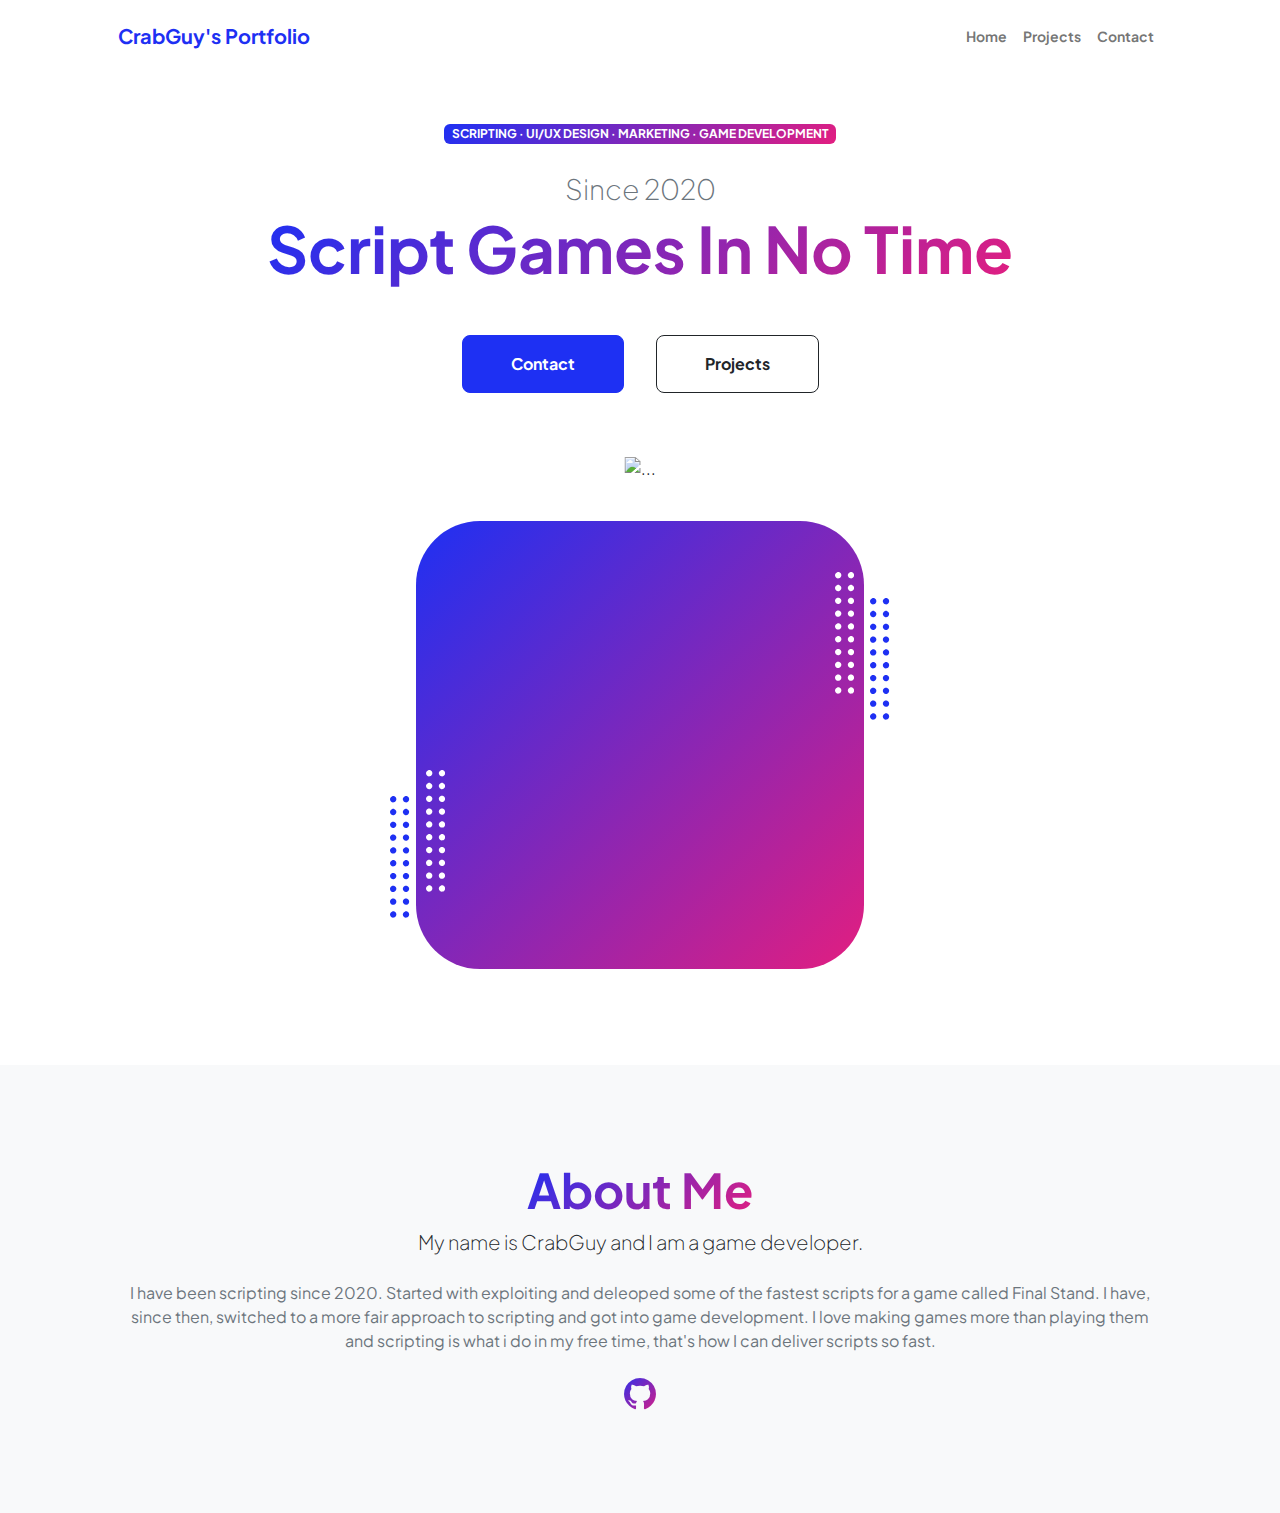
==== index.html @ c5aafb59 "first commit" ====
<!DOCTYPE html>
<html lang="en">
    <head>
        <meta charset="utf-8" />
        <meta name="viewport" content="width=device-width, initial-scale=1, shrink-to-fit=no" />
        <meta name="description" content="" />
        <meta name="author" content="" />
        <title>Portfolio</title>
        <!-- Favicon-->
        <link rel="icon" type="image/x-icon" href="assets/LogoHD.ico" />
        <!-- Custom Google font-->
        <link rel="preconnect" href="https://fonts.googleapis.com" />
        <link rel="preconnect" href="https://fonts.gstatic.com" crossorigin />
        <link href="https://fonts.googleapis.com/css2?family=Plus+Jakarta+Sans:wght@100;200;300;400;500;600;700;800;900&amp;display=swap" rel="stylesheet" />
        <!-- Bootstrap icons-->
        <link href="https://cdn.jsdelivr.net/npm/bootstrap-icons@1.8.1/font/bootstrap-icons.css" rel="stylesheet" />
        <!-- Core theme CSS (includes Bootstrap)-->
        <link href="css/styles.css" rel="stylesheet" />
    </head>
    <body class="d-flex flex-column h-100">
        <main class="flex-shrink-0">
            <!-- Navigation-->
            <nav class="navbar navbar-expand-lg navbar-light bg-white py-3">
                <div class="container px-5">
                    <a class="navbar-brand" href="index.html"><span class="fw-bolder text-primary">CrabGuy's Portfolio</span></a>
                    <button class="navbar-toggler" type="button" data-bs-toggle="collapse" data-bs-target="#navbarSupportedContent" aria-controls="navbarSupportedContent" aria-expanded="false" aria-label="Toggle navigation"><span class="navbar-toggler-icon"></span></button>
                    <div class="collapse navbar-collapse" id="navbarSupportedContent">
                        <ul class="navbar-nav ms-auto mb-2 mb-lg-0 small fw-bolder">
                            <li class="nav-item"><a class="nav-link" href="index.html">Home</a></li>
                            <li class="nav-item"><a class="nav-link" href="projects.html">Projects</a></li>
                            <li class="nav-item"><a class="nav-link" href="contact.html">Contact</a></li>
                        </ul>
                    </div>
                </div>
            </nav>
            <!-- Header-->
            <header class="py-5">
                <div class="container px-5 pb-5">
                    <div class="row gx-5 align-items-center">
                        <div class="col-xxl-5">
                            <!-- Header text content-->
                            <div class="text-center text-xxl-start">
                                <div class="badge bg-gradient-primary-to-secondary text-white mb-4"><div class="text-uppercase">Scripting &middot; Ui/Ux Design &middot; Marketing &middot; Game Development</div></div>
                                <div class="fs-3 fw-light text-muted">Since 2020</div>
                                <h1 class="display-3 fw-bolder mb-5"><span class="text-gradient d-inline">Script Games In No Time</span></h1>
                                <div class="d-grid gap-3 d-sm-flex justify-content-sm-center justify-content-xxl-start mb-3">
                                    <a class="btn btn-primary btn-lg px-5 py-3 me-sm-3 fs-6 fw-bolder" href="contact.html">Contact</a>
                                    <a class="btn btn-outline-dark btn-lg px-5 py-3 fs-6 fw-bolder" href="projects.html">Projects</a>
                                </div>
                            </div>
                        </div>
                        <div class="col-xxl-7">
                            <!-- Header profile picture-->
                            <div class="d-flex justify-content-center mt-5 mt-xxl-0">
                                <div class="profile bg-gradient-primary-to-secondary">
                                    <!-- TIP: For best results, use a photo with a transparent background like the demo example below-->
                                    <!-- Watch a tutorial on how to do this on YouTube (link)-->
                                    <img class="profile-img" src="assets/profile.png" alt="..." />
                                    <div class="dots-1">
                                        <!-- SVG Dots-->
                                        <svg version="1.1" xmlns="http://www.w3.org/2000/svg" xmlns:xlink="http://www.w3.org/1999/xlink" x="0px" y="0px" viewBox="0 0 191.6 1215.4" style="enable-background: new 0 0 191.6 1215.4" xml:space="preserve">
                                            <g transform="translate(0.000000,1280.000000) scale(0.100000,-0.100000)">
                                                <path d="M227.7,12788.6c-105-35-200-141-222-248c-43-206,163-412,369-369c155,32,275,190,260,339c-11,105-90,213-190,262        C383.7,12801.6,289.7,12808.6,227.7,12788.6z"></path>
                                                <path d="M1507.7,12788.6c-151-50-253-216-222-362c25-119,136-230,254-255c194-41,395,142,375,339c-11,105-90,213-190,262        C1663.7,12801.6,1569.7,12808.6,1507.7,12788.6z"></path>
                                                <path d="M227.7,11508.6c-105-35-200-141-222-248c-43-206,163-412,369-369c155,32,275,190,260,339c-11,105-90,213-190,262        C383.7,11521.6,289.7,11528.6,227.7,11508.6z"></path>
                                                <path d="M1507.7,11508.6c-151-50-253-216-222-362c25-119,136-230,254-255c194-41,395,142,375,339c-11,105-90,213-190,262        C1663.7,11521.6,1569.7,11528.6,1507.7,11508.6z"></path>
                                                <path d="M227.7,10228.6c-105-35-200-141-222-248c-43-206,163-412,369-369c155,32,275,190,260,339c-11,105-90,213-190,262        C383.7,10241.6,289.7,10248.6,227.7,10228.6z"></path>
                                                <path d="M1507.7,10228.6c-105-35-200-141-222-248c-43-206,163-412,369-369c155,32,275,190,260,339c-11,105-90,213-190,262        C1663.7,10241.6,1569.7,10248.6,1507.7,10228.6z"></path>
                                                <path d="M227.7,8948.6c-105-35-200-141-222-248c-43-206,163-412,369-369c155,32,275,190,260,339c-11,105-90,213-190,262        C383.7,8961.6,289.7,8968.6,227.7,8948.6z"></path>
                                                <path d="M1507.7,8948.6c-105-35-200-141-222-248c-43-206,163-412,369-369c155,32,275,190,260,339c-11,105-90,213-190,262        C1663.7,8961.6,1569.7,8968.6,1507.7,8948.6z"></path>
                                                <path d="M227.7,7668.6c-105-35-200-141-222-248c-43-206,163-412,369-369c155,32,275,190,260,339c-11,105-90,213-190,262        C383.7,7681.6,289.7,7688.6,227.7,7668.6z"></path>
                                                <path d="M1507.7,7668.6c-105-35-200-141-222-248c-43-206,163-412,369-369c155,32,275,190,260,339c-11,105-90,213-190,262        C1663.7,7681.6,1569.7,7688.6,1507.7,7668.6z"></path>
                                                <path d="M227.7,6388.6c-105-35-200-141-222-248c-43-206,163-412,369-369c155,32,275,190,260,339c-11,105-90,213-190,262        C383.7,6401.6,289.7,6408.6,227.7,6388.6z"></path>
                                                <path d="M1507.7,6388.6c-105-35-200-141-222-248c-43-206,163-412,369-369c155,32,275,190,260,339c-11,105-90,213-190,262        C1663.7,6401.6,1569.7,6408.6,1507.7,6388.6z"></path>
                                                <path d="M227.7,5108.6c-105-35-200-141-222-248c-43-206,163-412,369-369c155,32,275,190,260,339c-11,105-90,213-190,262        C383.7,5121.6,289.7,5128.6,227.7,5108.6z"></path>
                                                <path d="M1507.7,5108.6c-105-35-200-141-222-248c-43-206,163-412,369-369c155,32,275,190,260,339c-11,105-90,213-190,262        C1663.7,5121.6,1569.7,5128.6,1507.7,5108.6z"></path>
                                                <path d="M227.7,3828.6c-105-35-200-141-222-248c-43-206,163-412,369-369c155,32,275,190,260,339c-11,105-90,213-190,262        C383.7,3841.6,289.7,3848.6,227.7,3828.6z"></path>
                                                <path d="M1507.7,3828.6c-105-35-200-141-222-248c-43-206,163-412,369-369c155,32,275,190,260,339c-11,105-90,213-190,262        C1663.7,3841.6,1569.7,3848.6,1507.7,3828.6z"></path>
                                                <path d="M227.7,2548.6c-105-35-200-141-222-248c-43-206,163-412,369-369c155,32,275,190,260,339c-11,105-90,213-190,262        C383.7,2561.6,289.7,2568.6,227.7,2548.6z"></path>
                                                <path d="M1507.7,2548.6c-105-35-200-141-222-248c-43-206,163-412,369-369c155,32,275,190,260,339c-11,105-90,213-190,262        C1663.7,2561.6,1569.7,2568.6,1507.7,2548.6z"></path>
                                                <path d="M227.7,1268.6c-105-35-200-141-222-248c-43-206,163-412,369-369c155,32,275,190,260,339c-11,105-90,213-190,262        C383.7,1281.6,289.7,1288.6,227.7,1268.6z"></path>
                                                <path d="M1507.7,1268.6c-105-35-200-141-222-248c-43-206,163-412,369-369c155,32,275,190,260,339c-11,105-90,213-190,262        C1663.7,1281.6,1569.7,1288.6,1507.7,1268.6z"></path>
                                            </g>
                                        </svg>
                                        <!-- END of SVG dots-->
                                    </div>
                                    <div class="dots-2">
                                        <!-- SVG Dots-->
                                        <svg version="1.1" xmlns="http://www.w3.org/2000/svg" xmlns:xlink="http://www.w3.org/1999/xlink" x="0px" y="0px" viewBox="0 0 191.6 1215.4" style="enable-background: new 0 0 191.6 1215.4" xml:space="preserve">
                                            <g transform="translate(0.000000,1280.000000) scale(0.100000,-0.100000)">
                                                <path d="M227.7,12788.6c-105-35-200-141-222-248c-43-206,163-412,369-369c155,32,275,190,260,339c-11,105-90,213-190,262        C383.7,12801.6,289.7,12808.6,227.7,12788.6z"></path>
                                                <path d="M1507.7,12788.6c-151-50-253-216-222-362c25-119,136-230,254-255c194-41,395,142,375,339c-11,105-90,213-190,262        C1663.7,12801.6,1569.7,12808.6,1507.7,12788.6z"></path>
                                                <path d="M227.7,11508.6c-105-35-200-141-222-248c-43-206,163-412,369-369c155,32,275,190,260,339c-11,105-90,213-190,262        C383.7,11521.6,289.7,11528.6,227.7,11508.6z"></path>
                                                <path d="M1507.7,11508.6c-151-50-253-216-222-362c25-119,136-230,254-255c194-41,395,142,375,339c-11,105-90,213-190,262        C1663.7,11521.6,1569.7,11528.6,1507.7,11508.6z"></path>
                                                <path d="M227.7,10228.6c-105-35-200-141-222-248c-43-206,163-412,369-369c155,32,275,190,260,339c-11,105-90,213-190,262        C383.7,10241.6,289.7,10248.6,227.7,10228.6z"></path>
                                                <path d="M1507.7,10228.6c-105-35-200-141-222-248c-43-206,163-412,369-369c155,32,275,190,260,339c-11,105-90,213-190,262        C1663.7,10241.6,1569.7,10248.6,1507.7,10228.6z"></path>
                                                <path d="M227.7,8948.6c-105-35-200-141-222-248c-43-206,163-412,369-369c155,32,275,190,260,339c-11,105-90,213-190,262        C383.7,8961.6,289.7,8968.6,227.7,8948.6z"></path>
                                                <path d="M1507.7,8948.6c-105-35-200-141-222-248c-43-206,163-412,369-369c155,32,275,190,260,339c-11,105-90,213-190,262        C1663.7,8961.6,1569.7,8968.6,1507.7,8948.6z"></path>
                                                <path d="M227.7,7668.6c-105-35-200-141-222-248c-43-206,163-412,369-369c155,32,275,190,260,339c-11,105-90,213-190,262        C383.7,7681.6,289.7,7688.6,227.7,7668.6z"></path>
                                                <path d="M1507.7,7668.6c-105-35-200-141-222-248c-43-206,163-412,369-369c155,32,275,190,260,339c-11,105-90,213-190,262        C1663.7,7681.6,1569.7,7688.6,1507.7,7668.6z"></path>
                                                <path d="M227.7,6388.6c-105-35-200-141-222-248c-43-206,163-412,369-369c155,32,275,190,260,339c-11,105-90,213-190,262        C383.7,6401.6,289.7,6408.6,227.7,6388.6z"></path>
                                                <path d="M1507.7,6388.6c-105-35-200-141-222-248c-43-206,163-412,369-369c155,32,275,190,260,339c-11,105-90,213-190,262        C1663.7,6401.6,1569.7,6408.6,1507.7,6388.6z"></path>
                                                <path d="M227.7,5108.6c-105-35-200-141-222-248c-43-206,163-412,369-369c155,32,275,190,260,339c-11,105-90,213-190,262        C383.7,5121.6,289.7,5128.6,227.7,5108.6z"></path>
                                                <path d="M1507.7,5108.6c-105-35-200-141-222-248c-43-206,163-412,369-369c155,32,275,190,260,339c-11,105-90,213-190,262        C1663.7,5121.6,1569.7,5128.6,1507.7,5108.6z"></path>
                                                <path d="M227.7,3828.6c-105-35-200-141-222-248c-43-206,163-412,369-369c155,32,275,190,260,339c-11,105-90,213-190,262        C383.7,3841.6,289.7,3848.6,227.7,3828.6z"></path>
                                                <path d="M1507.7,3828.6c-105-35-200-141-222-248c-43-206,163-412,369-369c155,32,275,190,260,339c-11,105-90,213-190,262        C1663.7,3841.6,1569.7,3848.6,1507.7,3828.6z"></path>
                                                <path d="M227.7,2548.6c-105-35-200-141-222-248c-43-206,163-412,369-369c155,32,275,190,260,339c-11,105-90,213-190,262        C383.7,2561.6,289.7,2568.6,227.7,2548.6z"></path>
                                                <path d="M1507.7,2548.6c-105-35-200-141-222-248c-43-206,163-412,369-369c155,32,275,190,260,339c-11,105-90,213-190,262        C1663.7,2561.6,1569.7,2568.6,1507.7,2548.6z"></path>
                                                <path d="M227.7,1268.6c-105-35-200-141-222-248c-43-206,163-412,369-369c155,32,275,190,260,339c-11,105-90,213-190,262        C383.7,1281.6,289.7,1288.6,227.7,1268.6z"></path>
                                                <path d="M1507.7,1268.6c-105-35-200-141-222-248c-43-206,163-412,369-369c155,32,275,190,260,339c-11,105-90,213-190,262        C1663.7,1281.6,1569.7,1288.6,1507.7,1268.6z"></path>
                                            </g>
                                        </svg>
                                        <!-- END of SVG dots-->
                                    </div>
                                    <div class="dots-3">
                                        <!-- SVG Dots-->
                                        <svg version="1.1" xmlns="http://www.w3.org/2000/svg" xmlns:xlink="http://www.w3.org/1999/xlink" x="0px" y="0px" viewBox="0 0 191.6 1215.4" style="enable-background: new 0 0 191.6 1215.4" xml:space="preserve">
                                            <g transform="translate(0.000000,1280.000000) scale(0.100000,-0.100000)">
                                                <path d="M227.7,12788.6c-105-35-200-141-222-248c-43-206,163-412,369-369c155,32,275,190,260,339c-11,105-90,213-190,262        C383.7,12801.6,289.7,12808.6,227.7,12788.6z"></path>
                                                <path d="M1507.7,12788.6c-151-50-253-216-222-362c25-119,136-230,254-255c194-41,395,142,375,339c-11,105-90,213-190,262        C1663.7,12801.6,1569.7,12808.6,1507.7,12788.6z"></path>
                                                <path d="M227.7,11508.6c-105-35-200-141-222-248c-43-206,163-412,369-369c155,32,275,190,260,339c-11,105-90,213-190,262        C383.7,11521.6,289.7,11528.6,227.7,11508.6z"></path>
                                                <path d="M1507.7,11508.6c-151-50-253-216-222-362c25-119,136-230,254-255c194-41,395,142,375,339c-11,105-90,213-190,262        C1663.7,11521.6,1569.7,11528.6,1507.7,11508.6z"></path>
                                                <path d="M227.7,10228.6c-105-35-200-141-222-248c-43-206,163-412,369-369c155,32,275,190,260,339c-11,105-90,213-190,262        C383.7,10241.6,289.7,10248.6,227.7,10228.6z"></path>
                                                <path d="M1507.7,10228.6c-105-35-200-141-222-248c-43-206,163-412,369-369c155,32,275,190,260,339c-11,105-90,213-190,262        C1663.7,10241.6,1569.7,10248.6,1507.7,10228.6z"></path>
                                                <path d="M227.7,8948.6c-105-35-200-141-222-248c-43-206,163-412,369-369c155,32,275,190,260,339c-11,105-90,213-190,262        C383.7,8961.6,289.7,8968.6,227.7,8948.6z"></path>
                                                <path d="M1507.7,8948.6c-105-35-200-141-222-248c-43-206,163-412,369-369c155,32,275,190,260,339c-11,105-90,213-190,262        C1663.7,8961.6,1569.7,8968.6,1507.7,8948.6z"></path>
                                                <path d="M227.7,7668.6c-105-35-200-141-222-248c-43-206,163-412,369-369c155,32,275,190,260,339c-11,105-90,213-190,262        C383.7,7681.6,289.7,7688.6,227.7,7668.6z"></path>
                                                <path d="M1507.7,7668.6c-105-35-200-141-222-248c-43-206,163-412,369-369c155,32,275,190,260,339c-11,105-90,213-190,262        C1663.7,7681.6,1569.7,7688.6,1507.7,7668.6z"></path>
                                                <path d="M227.7,6388.6c-105-35-200-141-222-248c-43-206,163-412,369-369c155,32,275,190,260,339c-11,105-90,213-190,262        C383.7,6401.6,289.7,6408.6,227.7,6388.6z"></path>
                                                <path d="M1507.7,6388.6c-105-35-200-141-222-248c-43-206,163-412,369-369c155,32,275,190,260,339c-11,105-90,213-190,262        C1663.7,6401.6,1569.7,6408.6,1507.7,6388.6z"></path>
                                                <path d="M227.7,5108.6c-105-35-200-141-222-248c-43-206,163-412,369-369c155,32,275,190,260,339c-11,105-90,213-190,262        C383.7,5121.6,289.7,5128.6,227.7,5108.6z"></path>
                                                <path d="M1507.7,5108.6c-105-35-200-141-222-248c-43-206,163-412,369-369c155,32,275,190,260,339c-11,105-90,213-190,262        C1663.7,5121.6,1569.7,5128.6,1507.7,5108.6z"></path>
                                                <path d="M227.7,3828.6c-105-35-200-141-222-248c-43-206,163-412,369-369c155,32,275,190,260,339c-11,105-90,213-190,262        C383.7,3841.6,289.7,3848.6,227.7,3828.6z"></path>
                                                <path d="M1507.7,3828.6c-105-35-200-141-222-248c-43-206,163-412,369-369c155,32,275,190,260,339c-11,105-90,213-190,262        C1663.7,3841.6,1569.7,3848.6,1507.7,3828.6z"></path>
                                                <path d="M227.7,2548.6c-105-35-200-141-222-248c-43-206,163-412,369-369c155,32,275,190,260,339c-11,105-90,213-190,262        C383.7,2561.6,289.7,2568.6,227.7,2548.6z"></path>
                                                <path d="M1507.7,2548.6c-105-35-200-141-222-248c-43-206,163-412,369-369c155,32,275,190,260,339c-11,105-90,213-190,262        C1663.7,2561.6,1569.7,2568.6,1507.7,2548.6z"></path>
                                                <path d="M227.7,1268.6c-105-35-200-141-222-248c-43-206,163-412,369-369c155,32,275,190,260,339c-11,105-90,213-190,262        C383.7,1281.6,289.7,1288.6,227.7,1268.6z"></path>
                                                <path d="M1507.7,1268.6c-105-35-200-141-222-248c-43-206,163-412,369-369c155,32,275,190,260,339c-11,105-90,213-190,262        C1663.7,1281.6,1569.7,1288.6,1507.7,1268.6z"></path>
                                            </g>
                                        </svg>
                                        <!-- END of SVG dots-->
                                    </div>
                                    <div class="dots-4">
                                        <!-- SVG Dots-->
                                        <svg version="1.1" xmlns="http://www.w3.org/2000/svg" xmlns:xlink="http://www.w3.org/1999/xlink" x="0px" y="0px" viewBox="0 0 191.6 1215.4" style="enable-background: new 0 0 191.6 1215.4" xml:space="preserve">
                                            <g transform="translate(0.000000,1280.000000) scale(0.100000,-0.100000)">
                                                <path d="M227.7,12788.6c-105-35-200-141-222-248c-43-206,163-412,369-369c155,32,275,190,260,339c-11,105-90,213-190,262        C383.7,12801.6,289.7,12808.6,227.7,12788.6z"></path>
                                                <path d="M1507.7,12788.6c-151-50-253-216-222-362c25-119,136-230,254-255c194-41,395,142,375,339c-11,105-90,213-190,262        C1663.7,12801.6,1569.7,12808.6,1507.7,12788.6z"></path>
                                                <path d="M227.7,11508.6c-105-35-200-141-222-248c-43-206,163-412,369-369c155,32,275,190,260,339c-11,105-90,213-190,262        C383.7,11521.6,289.7,11528.6,227.7,11508.6z"></path>
                                                <path d="M1507.7,11508.6c-151-50-253-216-222-362c25-119,136-230,254-255c194-41,395,142,375,339c-11,105-90,213-190,262        C1663.7,11521.6,1569.7,11528.6,1507.7,11508.6z"></path>
                                                <path d="M227.7,10228.6c-105-35-200-141-222-248c-43-206,163-412,369-369c155,32,275,190,260,339c-11,105-90,213-190,262        C383.7,10241.6,289.7,10248.6,227.7,10228.6z"></path>
                                                <path d="M1507.7,10228.6c-105-35-200-141-222-248c-43-206,163-412,369-369c155,32,275,190,260,339c-11,105-90,213-190,262        C1663.7,10241.6,1569.7,10248.6,1507.7,10228.6z"></path>
                                                <path d="M227.7,8948.6c-105-35-200-141-222-248c-43-206,163-412,369-369c155,32,275,190,260,339c-11,105-90,213-190,262        C383.7,8961.6,289.7,8968.6,227.7,8948.6z"></path>
                                                <path d="M1507.7,8948.6c-105-35-200-141-222-248c-43-206,163-412,369-369c155,32,275,190,260,339c-11,105-90,213-190,262        C1663.7,8961.6,1569.7,8968.6,1507.7,8948.6z"></path>
                                                <path d="M227.7,7668.6c-105-35-200-141-222-248c-43-206,163-412,369-369c155,32,275,190,260,339c-11,105-90,213-190,262        C383.7,7681.6,289.7,7688.6,227.7,7668.6z"></path>
                                                <path d="M1507.7,7668.6c-105-35-200-141-222-248c-43-206,163-412,369-369c155,32,275,190,260,339c-11,105-90,213-190,262        C1663.7,7681.6,1569.7,7688.6,1507.7,7668.6z"></path>
                                                <path d="M227.7,6388.6c-105-35-200-141-222-248c-43-206,163-412,369-369c155,32,275,190,260,339c-11,105-90,213-190,262        C383.7,6401.6,289.7,6408.6,227.7,6388.6z"></path>
                                                <path d="M1507.7,6388.6c-105-35-200-141-222-248c-43-206,163-412,369-369c155,32,275,190,260,339c-11,105-90,213-190,262        C1663.7,6401.6,1569.7,6408.6,1507.7,6388.6z"></path>
                                                <path d="M227.7,5108.6c-105-35-200-141-222-248c-43-206,163-412,369-369c155,32,275,190,260,339c-11,105-90,213-190,262        C383.7,5121.6,289.7,5128.6,227.7,5108.6z"></path>
                                                <path d="M1507.7,5108.6c-105-35-200-141-222-248c-43-206,163-412,369-369c155,32,275,190,260,339c-11,105-90,213-190,262        C1663.7,5121.6,1569.7,5128.6,1507.7,5108.6z"></path>
                                                <path d="M227.7,3828.6c-105-35-200-141-222-248c-43-206,163-412,369-369c155,32,275,190,260,339c-11,105-90,213-190,262        C383.7,3841.6,289.7,3848.6,227.7,3828.6z"></path>
                                                <path d="M1507.7,3828.6c-105-35-200-141-222-248c-43-206,163-412,369-369c155,32,275,190,260,339c-11,105-90,213-190,262        C1663.7,3841.6,1569.7,3848.6,1507.7,3828.6z"></path>
                                                <path d="M227.7,2548.6c-105-35-200-141-222-248c-43-206,163-412,369-369c155,32,275,190,260,339c-11,105-90,213-190,262        C383.7,2561.6,289.7,2568.6,227.7,2548.6z"></path>
                                                <path d="M1507.7,2548.6c-105-35-200-141-222-248c-43-206,163-412,369-369c155,32,275,190,260,339c-11,105-90,213-190,262        C1663.7,2561.6,1569.7,2568.6,1507.7,2548.6z"></path>
                                                <path d="M227.7,1268.6c-105-35-200-141-222-248c-43-206,163-412,369-369c155,32,275,190,260,339c-11,105-90,213-190,262        C383.7,1281.6,289.7,1288.6,227.7,1268.6z"></path>
                                                <path d="M1507.7,1268.6c-105-35-200-141-222-248c-43-206,163-412,369-369c155,32,275,190,260,339c-11,105-90,213-190,262        C1663.7,1281.6,1569.7,1288.6,1507.7,1268.6z"></path>
                                            </g>
                                        </svg>
                                        <!-- END of SVG dots-->
                                    </div>
                                </div>
                            </div>
                        </div>
                    </div>
                </div>
            </header>
            <!-- About Section-->
            <section class="bg-light py-5">
                <div class="container px-5">
                    <div class="row gx-5 justify-content-center">
                        <div class="col-xxl-8">
                            <div class="text-center my-5">
                                <h2 class="display-5 fw-bolder"><span class="text-gradient d-inline">About Me</span></h2>
                                <p class="lead fw-light mb-4">My name is CrabGuy and I am a game developer.</p>
                                <p class="text-muted">I have been scripting since 2020. Started with exploiting and deleoped some of the fastest scripts for a game called Final Stand. I have, since then, switched to a more fair approach to scripting and got into game development. I love making games more than playing them and scripting is what i do in my free time, that's how I can deliver scripts so fast.</p>
                                <div class="d-flex justify-content-center fs-2 gap-4">
                                    <a class="text-gradient" href="https://github.com/Suricato006/Scripts-Made-by-me"><i class="bi bi-github"></i></a>
                                </div>
                            </div>
                        </div>
                    </div>
                </div>
            </section>
        </main>
        <!-- Bootstrap core JS-->
        <script src="https://cdn.jsdelivr.net/npm/bootstrap@5.2.3/dist/js/bootstrap.bundle.min.js"></script>
        <!-- Core theme JS-->
        <script src="js/scripts.js"></script>
    </body>
</html>
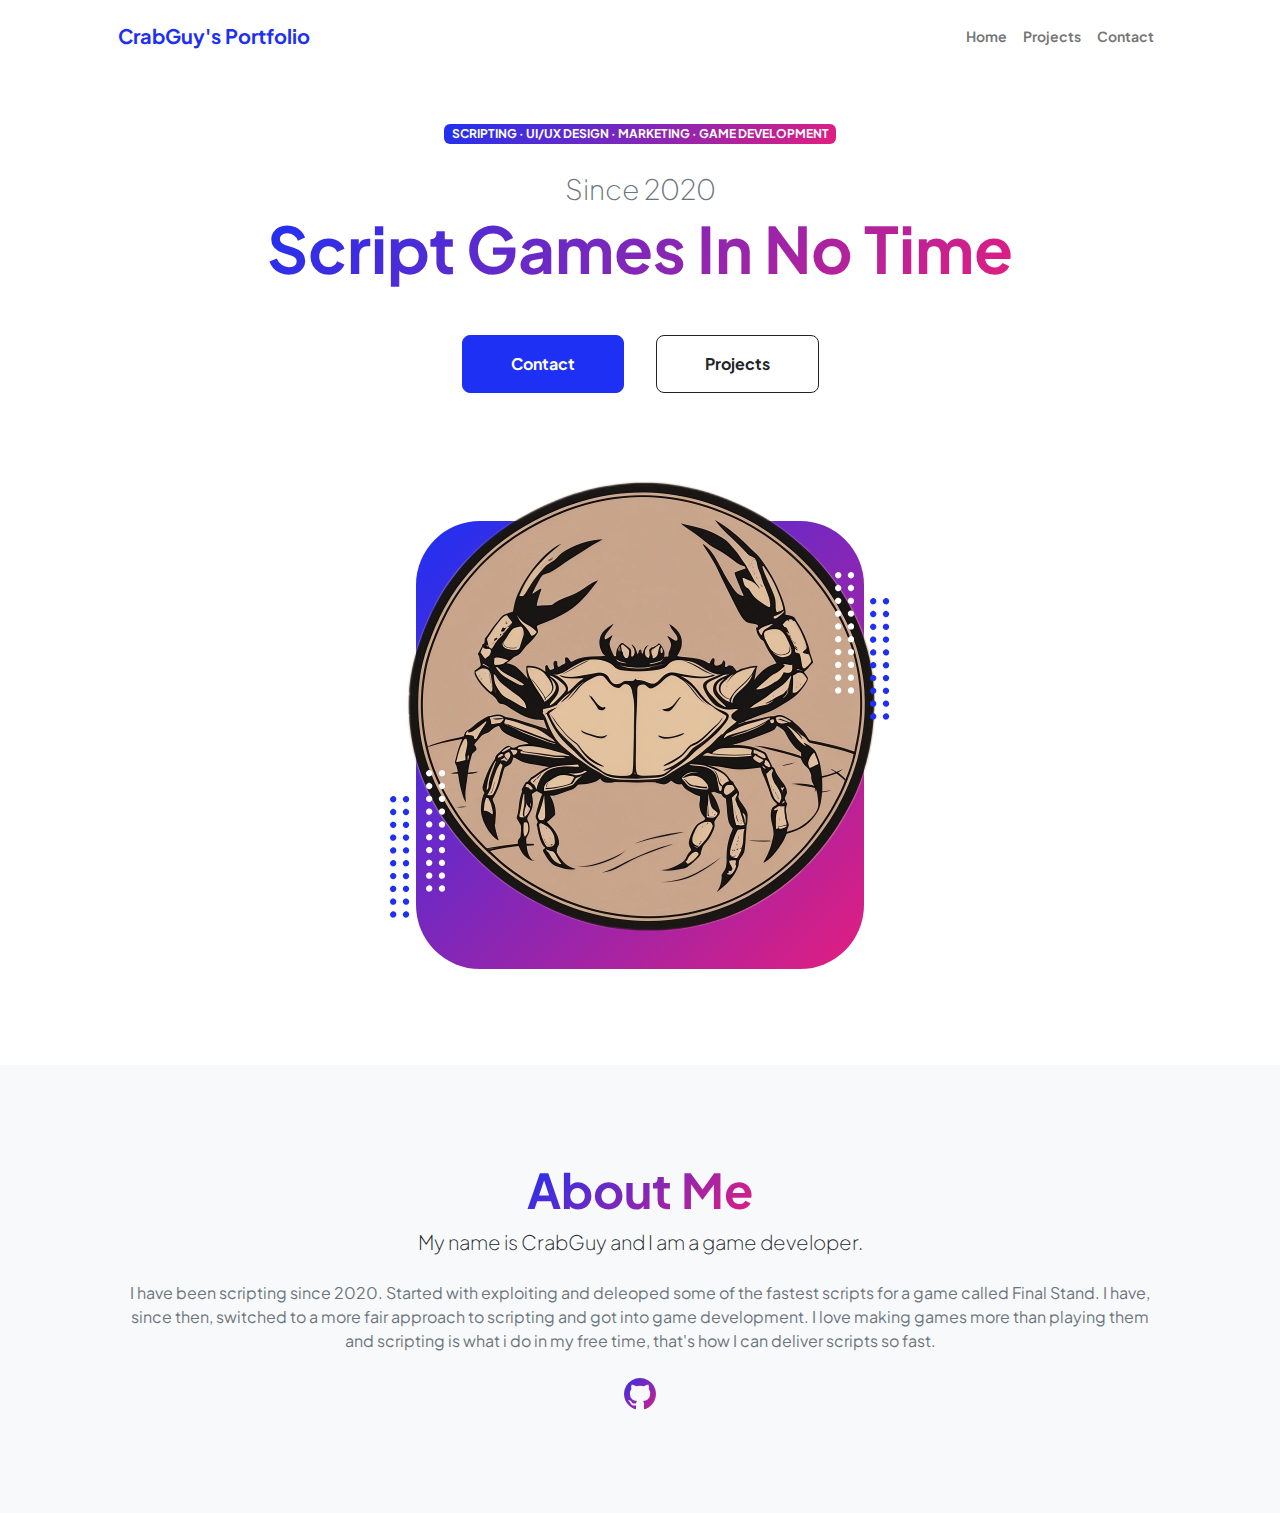
==== commit 182aed57: "aaa" ====
--- a/index.html
+++ b/index.html
@@ -55,7 +55,7 @@
                                 <div class="profile bg-gradient-primary-to-secondary">
                                     <!-- TIP: For best results, use a photo with a transparent background like the demo example below-->
                                     <!-- Watch a tutorial on how to do this on YouTube (link)-->
-                                    <img class="profile-img" src="assets/profile.png" alt="..." />
+                                    <img class="profile-img" src="assets/Logo.png" alt="..." />
                                     <div class="dots-1">
                                         <!-- SVG Dots-->
                                         <svg version="1.1" xmlns="http://www.w3.org/2000/svg" xmlns:xlink="http://www.w3.org/1999/xlink" x="0px" y="0px" viewBox="0 0 191.6 1215.4" style="enable-background: new 0 0 191.6 1215.4" xml:space="preserve">
